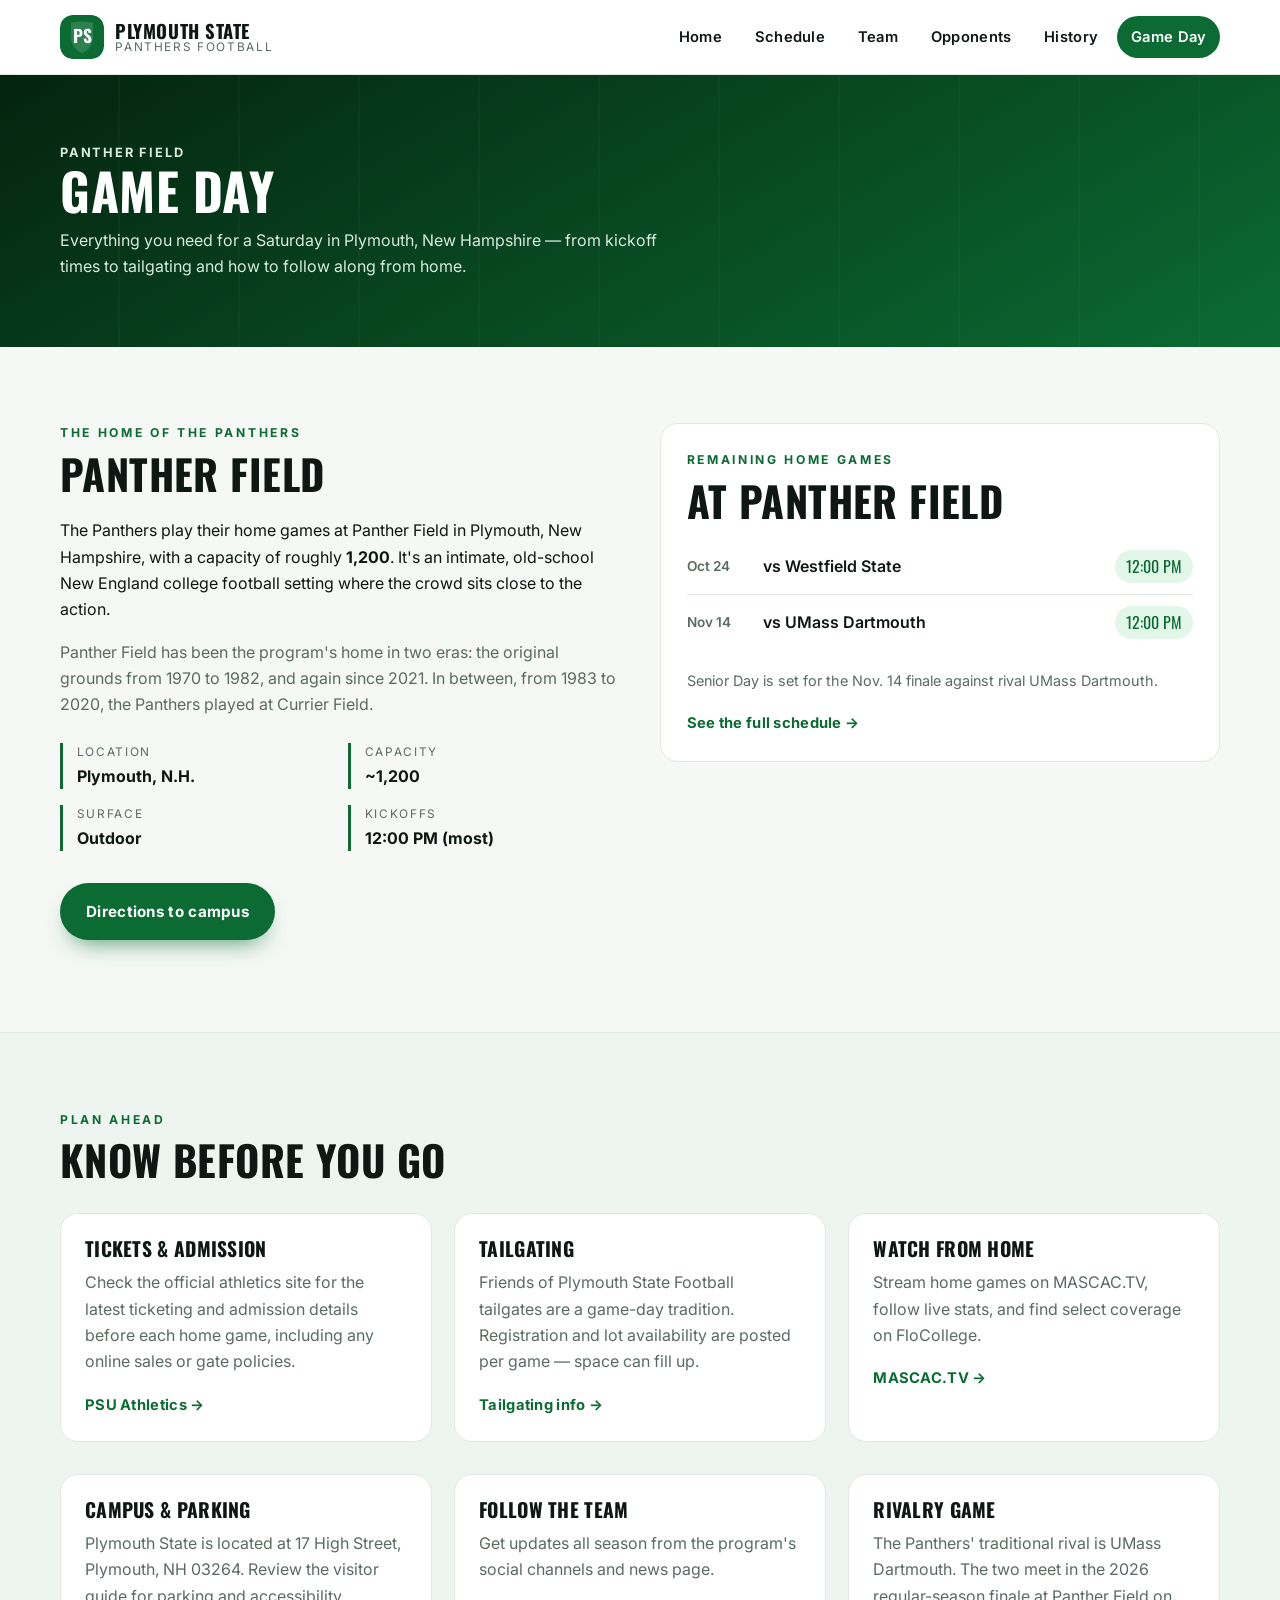
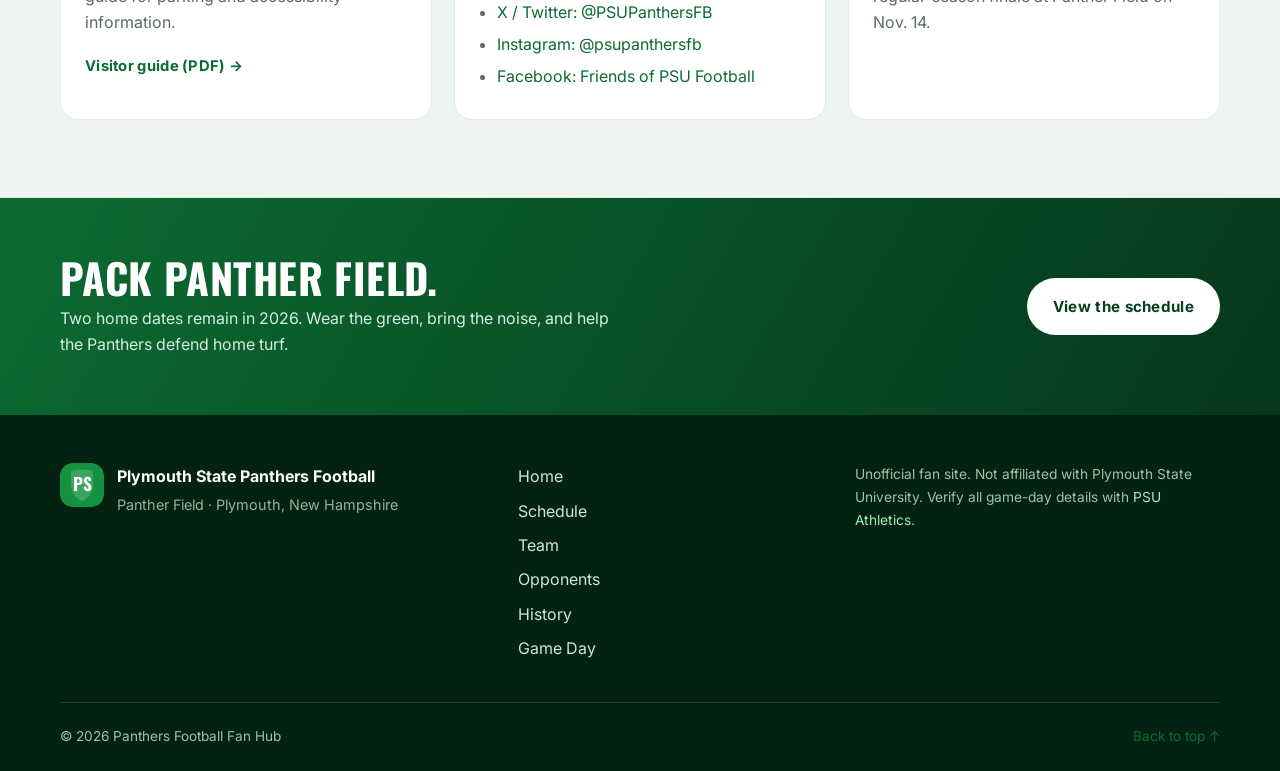
==== gameday.html @ 621fc6f8 "Add Plymouth State Panthers football fan site" ====
<!DOCTYPE html>
<html lang="en">
<head>
  <meta charset="UTF-8" />
  <meta name="viewport" content="width=device-width, initial-scale=1.0" />
  <title>Game Day at Panther Field — Plymouth State Panthers Football</title>
  <meta name="description" content="Plan your Plymouth State Panthers football game day at Panther Field: home schedule, directions, tailgating and how to watch." />
  <meta name="theme-color" content="#0b6b32" />
  <link rel="icon" href="favicon.svg" type="image/svg+xml" />
  <link rel="preconnect" href="https://fonts.googleapis.com" />
  <link rel="preconnect" href="https://fonts.gstatic.com" crossorigin />
  <link href="https://fonts.googleapis.com/css2?family=Inter:wght@400;500;600;700&family=Oswald:wght@500;600;700&display=swap" rel="stylesheet" />
  <link rel="stylesheet" href="styles.css" />
</head>
<body>
  <a class="skip-link" href="#main">Skip to content</a>

  <header class="site-header" id="top">
    <div class="container header-inner">
      <a class="brand" href="index.html" aria-label="Plymouth State Panthers Football home">
        <svg class="mark" viewBox="0 0 48 48" aria-hidden="true">
          <rect width="48" height="48" rx="13" fill="#0b6b32"/>
          <path d="M24 7c7 0 12 1.5 12 1.5v15.1C36 32.4 30.6 39 24 41.6 17.4 39 12 32.4 12 23.6V8.5S17 7 24 7z" fill="#ffffff" opacity=".14"/>
          <text x="24" y="30.5" text-anchor="middle" font-family="Oswald, sans-serif" font-size="19" font-weight="700" fill="#ffffff">PS</text>
        </svg>
        <span class="brand-text"><strong>Plymouth State</strong><small>Panthers Football</small></span>
      </a>
      <button class="nav-toggle" aria-expanded="false" aria-controls="primary-nav">
        <span class="nav-toggle-bars" aria-hidden="true"></span>
        <span class="sr-only">Menu</span>
      </button>
      <nav class="nav" id="primary-nav" aria-label="Primary">
        <a href="index.html">Home</a>
        <a href="schedule.html">Schedule</a>
        <a href="team.html">Team</a>
        <a href="opponents.html">Opponents</a>
        <a href="history.html">History</a>
        <a href="gameday.html" class="is-active">Game Day</a>
      </nav>
    </div>
  </header>

  <main id="main">
    <section class="page-hero">
      <div class="container">
        <p class="breadcrumb">Panther Field</p>
        <h1>Game Day</h1>
        <p>Everything you need for a Saturday in Plymouth, New Hampshire — from kickoff times to tailgating and how to follow along from home.</p>
      </div>
    </section>

    <section class="section">
      <div class="container split">
        <div>
          <p class="kicker">The Home of the Panthers</p>
          <h2>Panther Field</h2>
          <p>
            The Panthers play their home games at Panther Field in Plymouth, New Hampshire,
            with a capacity of roughly <strong>1,200</strong>. It's an intimate, old-school
            New England college football setting where the crowd sits close to the action.
          </p>
          <p class="muted">
            Panther Field has been the program's home in two eras: the original grounds from
            1970 to 1982, and again since 2021. In between, from 1983 to 2020, the Panthers
            played at Currier Field.
          </p>
          <div class="quickfacts">
            <div><span>Location</span><strong>Plymouth, N.H.</strong></div>
            <div><span>Capacity</span><strong>~1,200</strong></div>
            <div><span>Surface</span><strong>Outdoor</strong></div>
            <div><span>Kickoffs</span><strong>12:00 PM (most)</strong></div>
          </div>
          <p class="mt-2">
            <a class="btn btn-primary" href="https://athletics.plymouth.edu/sports/2020/7/14/Directions-to-PSU" target="_blank" rel="noopener">Directions to campus</a>
          </p>
        </div>
        <div class="results">
          <p class="kicker">Remaining Home Games</p>
          <h2>At Panther Field</h2>
          <ul class="result-list">
            <li><span class="res-date">Oct 24</span><span class="res-opp">vs Westfield State</span><span class="res-score win">12:00 PM</span></li>
            <li><span class="res-date">Nov 14</span><span class="res-opp">vs UMass Dartmouth</span><span class="res-score win">12:00 PM</span></li>
          </ul>
          <p class="muted" style="font-size:0.9rem;">Senior Day is set for the Nov. 14 finale against rival UMass Dartmouth.</p>
          <a class="text-link" href="schedule.html">See the full schedule &rarr;</a>
        </div>
      </div>
    </section>

    <section class="section section--tint">
      <div class="container">
        <div class="section-head">
          <div>
            <p class="kicker">Plan Ahead</p>
            <h2>Know before you go</h2>
          </div>
        </div>
        <div class="info-grid">
          <div class="info-card">
            <h3>Tickets &amp; admission</h3>
            <p class="muted">Check the official athletics site for the latest ticketing and admission details before each home game, including any online sales or gate policies.</p>
            <a class="text-link" href="https://athletics.plymouth.edu/sports/football" target="_blank" rel="noopener">PSU Athletics &rarr;</a>
          </div>
          <div class="info-card">
            <h3>Tailgating</h3>
            <p class="muted">Friends of Plymouth State Football tailgates are a game-day tradition. Registration and lot availability are posted per game — space can fill up.</p>
            <a class="text-link" href="https://plymouth-usnh.nbsstore.net/plymouth-state-football-tailgating-2026" target="_blank" rel="noopener">Tailgating info &rarr;</a>
          </div>
          <div class="info-card">
            <h3>Watch from home</h3>
            <p class="muted">Stream home games on MASCAC.TV, follow live stats, and find select coverage on FloCollege.</p>
            <a class="text-link" href="https://mascac.tv/plymouths-mascac/" target="_blank" rel="noopener">MASCAC.TV &rarr;</a>
          </div>
        </div>

        <div class="info-grid mt-2">
          <div class="info-card">
            <h3>Campus &amp; parking</h3>
            <p class="muted">Plymouth State is located at 17 High Street, Plymouth, NH 03264. Review the visitor guide for parking and accessibility information.</p>
            <a class="text-link" href="https://athletics.plymouth.edu/documents/2026/8/13/Visitor_Guide_2026-27.pdf" target="_blank" rel="noopener">Visitor guide (PDF) &rarr;</a>
          </div>
          <div class="info-card">
            <h3>Follow the team</h3>
            <p class="muted">Get updates all season from the program's social channels and news page.</p>
            <ul>
              <li><a href="https://x.com/PSUPanthersFB" target="_blank" rel="noopener">X / Twitter: @PSUPanthersFB</a></li>
              <li><a href="https://instagram.com/psupanthersfb" target="_blank" rel="noopener">Instagram: @psupanthersfb</a></li>
              <li><a href="https://www.facebook.com/friendsofplymouthstatefootball" target="_blank" rel="noopener">Facebook: Friends of PSU Football</a></li>
            </ul>
          </div>
          <div class="info-card">
            <h3>Rivalry game</h3>
            <p class="muted">The Panthers' traditional rival is UMass Dartmouth. The two meet in the 2026 regular-season finale at Panther Field on Nov. 14.</p>
          </div>
        </div>
      </div>
    </section>

    <section class="cta">
      <div class="container cta-inner">
        <div>
          <h2>Pack Panther Field.</h2>
          <p>Two home dates remain in 2026. Wear the green, bring the noise, and help the Panthers defend home turf.</p>
        </div>
        <a class="btn btn-light" href="schedule.html">View the schedule</a>
      </div>
    </section>
  </main>

  <footer class="site-footer">
    <div class="container footer-grid">
      <div class="footer-brand">
        <svg class="mark" viewBox="0 0 48 48" aria-hidden="true">
          <rect width="48" height="48" rx="13" fill="#15923f"/>
          <path d="M24 7c7 0 12 1.5 12 1.5v15.1C36 32.4 30.6 39 24 41.6 17.4 39 12 32.4 12 23.6V8.5S17 7 24 7z" fill="#ffffff" opacity=".16"/>
          <text x="24" y="30.5" text-anchor="middle" font-family="Oswald, sans-serif" font-size="19" font-weight="700" fill="#ffffff">PS</text>
        </svg>
        <div>
          <strong>Plymouth State Panthers Football</strong>
          <p class="muted">Panther Field &middot; Plymouth, New Hampshire</p>
        </div>
      </div>
      <nav class="footer-nav" aria-label="Footer">
        <a href="index.html">Home</a>
        <a href="schedule.html">Schedule</a>
        <a href="team.html">Team</a>
        <a href="opponents.html">Opponents</a>
        <a href="history.html">History</a>
        <a href="gameday.html">Game Day</a>
      </nav>
      <p class="footer-note">
        Unofficial fan site. Not affiliated with Plymouth State University.
        Verify all game-day details with
        <a href="https://athletics.plymouth.edu/sports/football" target="_blank" rel="noopener">PSU Athletics</a>.
      </p>
    </div>
    <div class="container footer-bottom">
      <span>&copy; <span data-year>2026</span> Panthers Football Fan Hub</span>
      <a href="#top">Back to top ↑</a>
    </div>
  </footer>

  <script src="script.js"></script>
</body>
</html>
---- styles.css ----
/* ============================================================
   Plymouth State Panthers Football — Fan Hub
   ============================================================ */

:root {
  --green: #0b6b32;
  --green-bright: #15923f;
  --green-dark: #07401f;
  --green-deep: #032212;
  --ink: #0e1713;
  --muted: #5a6b62;
  --line: #e2e9e3;
  --bg: #f5f8f5;
  --white: #ffffff;
  --gold: #c9a227;
  --shadow: 0 18px 40px -20px rgba(4, 32, 18, 0.45);
  --radius: 18px;
  --maxw: 1160px;
  --header-h: 74px;
}

* { box-sizing: border-box; }

html { scroll-behavior: smooth; }

body {
  margin: 0;
  font-family: "Inter", system-ui, -apple-system, "Segoe UI", Roboto, Helvetica, Arial, sans-serif;
  color: var(--ink);
  background: var(--bg);
  line-height: 1.65;
  -webkit-font-smoothing: antialiased;
  text-rendering: optimizeLegibility;
}

h1, h2, h3, h4 {
  font-family: "Oswald", "Inter", sans-serif;
  font-weight: 700;
  line-height: 1.08;
  letter-spacing: 0.01em;
  margin: 0 0 0.5em;
  text-transform: uppercase;
}

h2 { font-size: clamp(1.7rem, 3.6vw, 2.6rem); }
h3 { font-size: 1.22rem; letter-spacing: 0.015em; }
p { margin: 0 0 1rem; }
a { color: var(--green); text-decoration: none; }
a:hover { text-decoration: underline; }
img { max-width: 100%; display: block; }

.container { width: min(var(--maxw), 92%); margin-inline: auto; }
.muted { color: var(--muted); }

.sr-only {
  position: absolute; width: 1px; height: 1px; padding: 0; margin: -1px;
  overflow: hidden; clip: rect(0 0 0 0); white-space: nowrap; border: 0;
}

.skip-link {
  position: absolute; left: 12px; top: -60px; z-index: 200;
  background: var(--green-dark); color: #fff; padding: 10px 16px;
  border-radius: 8px; transition: top 0.2s ease;
}
.skip-link:focus { top: 12px; }

/* ---------- Header ---------- */
.site-header {
  position: sticky; top: 0; z-index: 100;
  background: rgba(255, 255, 255, 0.92);
  backdrop-filter: saturate(160%) blur(10px);
  border-bottom: 1px solid var(--line);
}
.header-inner {
  display: flex; align-items: center; justify-content: space-between;
  gap: 1rem; min-height: var(--header-h);
}
.brand { display: flex; align-items: center; gap: 0.7rem; color: var(--ink); }
.brand:hover { text-decoration: none; }
.mark { width: 44px; height: 44px; flex: none; border-radius: 13px; }
.brand-text { display: flex; flex-direction: column; line-height: 1.05; }
.brand-text strong { font-family: "Oswald", sans-serif; font-size: 1.16rem; text-transform: uppercase; letter-spacing: 0.03em; }
.brand-text small { color: var(--muted); font-size: 0.74rem; letter-spacing: 0.14em; text-transform: uppercase; }

.nav { display: flex; align-items: center; gap: 0.35rem; }
.nav a {
  color: var(--ink); font-weight: 600; font-size: 0.92rem;
  padding: 0.55rem 0.85rem; border-radius: 999px; letter-spacing: 0.02em;
}
.nav a:hover { background: rgba(11, 107, 50, 0.08); text-decoration: none; }
.nav a.is-active { background: var(--green); color: #fff; }

.nav-toggle {
  display: none; border: 1px solid var(--line); background: #fff;
  width: 46px; height: 42px; border-radius: 10px; cursor: pointer;
  align-items: center; justify-content: center;
}
.nav-toggle-bars, .nav-toggle-bars::before, .nav-toggle-bars::after {
  content: ""; display: block; width: 20px; height: 2px; background: var(--ink);
  border-radius: 2px; position: relative; transition: 0.2s;
}
.nav-toggle-bars::before { position: absolute; top: -6px; }
.nav-toggle-bars::after { position: absolute; top: 6px; }

/* ---------- Buttons ---------- */
.btn {
  display: inline-flex; align-items: center; justify-content: center; gap: 0.5rem;
  font-weight: 700; font-size: 0.95rem; letter-spacing: 0.02em;
  padding: 0.85rem 1.5rem; border-radius: 999px; cursor: pointer;
  border: 2px solid transparent; transition: transform 0.15s ease, box-shadow 0.15s ease, background 0.15s ease;
}
.btn:hover { text-decoration: none; transform: translateY(-2px); }
.btn-primary { background: var(--green); color: #fff; box-shadow: 0 12px 24px -12px rgba(11, 107, 50, 0.8); }
.btn-primary:hover { background: var(--green-bright); }
.btn-ghost { border-color: rgba(255, 255, 255, 0.55); color: #fff; }
.btn-ghost:hover { background: rgba(255, 255, 255, 0.12); }
.btn-light { background: #fff; color: var(--green-dark); }
.btn-light:hover { background: #eafff1; }

.text-link { font-weight: 700; font-size: 0.92rem; letter-spacing: 0.02em; }

/* ---------- Eyebrow / kicker ---------- */
.eyebrow {
  display: inline-block; font-size: 0.76rem; letter-spacing: 0.22em;
  text-transform: uppercase; font-weight: 700; color: #d9ffe7;
  border: 1px solid rgba(255, 255, 255, 0.35); padding: 0.4rem 0.85rem;
  border-radius: 999px; margin-bottom: 1.2rem;
}
.kicker {
  font-size: 0.76rem; letter-spacing: 0.22em; text-transform: uppercase;
  font-weight: 700; color: var(--green); margin: 0 0 0.5rem;
}

/* ---------- Hero ---------- */
.hero {
  position: relative; overflow: hidden; color: #fff;
  background:
    radial-gradient(1100px 520px at 78% -10%, rgba(21, 146, 63, 0.55), transparent 60%),
    linear-gradient(160deg, #04240f 0%, #06371b 45%, #0b6b32 130%);
}
.hero-field {
  position: absolute; inset: 0; opacity: 0.5; pointer-events: none;
  background-image:
    repeating-linear-gradient(90deg, transparent 0 118px, rgba(255, 255, 255, 0.07) 118px 120px),
    radial-gradient(circle at 12% 90%, rgba(201, 162, 39, 0.18), transparent 45%);
}
.hero-inner {
  position: relative; display: grid; grid-template-columns: 1.35fr 0.9fr;
  gap: 3rem; align-items: center; padding: clamp(3rem, 7vw, 6rem) 0;
}
.hero h1 { font-size: clamp(2.4rem, 6.4vw, 4.6rem); margin-bottom: 1rem; }
.hero h1 span { color: #7fe0a4; }
.hero .lede { font-size: 1.08rem; max-width: 46ch; color: #dcefe2; }
.hero-actions { display: flex; flex-wrap: wrap; gap: 0.8rem; margin-top: 1.6rem; }

/* Scoreboard card */
.scoreboard {
  background: rgba(3, 26, 14, 0.62); border: 1px solid rgba(255, 255, 255, 0.16);
  border-radius: var(--radius); padding: 1.6rem; backdrop-filter: blur(6px);
  box-shadow: var(--shadow);
}
.scoreboard-top { border-bottom: 1px dashed rgba(255, 255, 255, 0.22); padding-bottom: 1rem; margin-bottom: 1rem; }
.tag {
  display: inline-block; font-size: 0.72rem; letter-spacing: 0.2em; text-transform: uppercase;
  color: #9bf3bd; font-weight: 700;
}
.record { display: block; font-family: "Oswald", sans-serif; font-size: 3.4rem; line-height: 1; margin-top: 0.3rem; }
.record span { color: #7fe0a4; }
.record-sub { margin: 0.3rem 0 0; color: #bcdcc8; font-size: 0.9rem; }
.scoreboard-stats { list-style: none; margin: 0 0 1.2rem; padding: 0; }
.scoreboard-stats li {
  display: flex; justify-content: space-between; gap: 1rem;
  padding: 0.5rem 0; border-bottom: 1px solid rgba(255, 255, 255, 0.1);
  font-size: 0.92rem;
}
.scoreboard-stats span { color: #9dc3ac; }
.scoreboard-stats strong { text-align: right; }
.countdown { display: flex; align-items: baseline; justify-content: space-between; gap: 1rem; }
.countdown-label { font-size: 0.74rem; letter-spacing: 0.18em; text-transform: uppercase; color: #9bf3bd; font-weight: 700; }
.countdown-clock { font-family: "Oswald", sans-serif; font-size: 1.4rem; letter-spacing: 0.04em; }

/* ---------- Stat strip ---------- */
.stat-strip { background: #fff; border-bottom: 1px solid var(--line); }
.stat-grid { display: grid; grid-template-columns: repeat(4, 1fr); gap: 1rem; padding: 1.7rem 0; }
.stat { display: flex; flex-direction: column; }
.stat-num { font-family: "Oswald", sans-serif; font-size: clamp(1.7rem, 3.4vw, 2.4rem); color: var(--green); line-height: 1; }
.stat-label { font-size: 0.82rem; letter-spacing: 0.06em; text-transform: uppercase; color: var(--muted); margin-top: 0.35rem; }

/* ---------- Sections ---------- */
.section { padding: clamp(3rem, 6vw, 5rem) 0; }
.section--tint { background: #eef4ef; border-block: 1px solid var(--line); }
.section-head {
  display: flex; align-items: flex-end; justify-content: space-between;
  gap: 1.5rem; margin-bottom: 2rem; flex-wrap: wrap;
}
.section-head h2 { margin-bottom: 0; }
.section-head .kicker { margin-bottom: 0.4rem; }

/* ---------- News cards ---------- */
.card-grid { display: grid; grid-template-columns: repeat(3, 1fr); gap: 1.4rem; }
.news-card {
  background: #fff; border: 1px solid var(--line); border-radius: var(--radius);
  overflow: hidden; display: flex; flex-direction: column;
  transition: transform 0.2s ease, box-shadow 0.2s ease;
}
.news-card:hover { transform: translateY(-4px); box-shadow: var(--shadow); }
.news-card--feature { grid-row: span 1; }
.news-thumb { height: 150px; position: relative; }
.news-thumb::after {
  content: ""; position: absolute; inset: 0;
  background-image: repeating-linear-gradient(115deg, rgba(255,255,255,0.09) 0 22px, transparent 22px 44px);
}
.news-thumb[data-thumb="homecoming"] { background: linear-gradient(135deg, #0b6b32, #032212); }
.news-thumb[data-thumb="honor"] { background: linear-gradient(135deg, #15923f, #07401f); }
.news-thumb[data-thumb="opener"] { background: linear-gradient(135deg, #0e7d43, #0a3d20); }
.news-body { padding: 1.3rem 1.4rem 1.5rem; display: flex; flex-direction: column; flex: 1; }
.news-date { font-size: 0.74rem; letter-spacing: 0.16em; text-transform: uppercase; font-weight: 700; color: var(--green-bright); }
.news-body h3 { margin: 0.5rem 0 0.6rem; }
.news-body p { color: var(--muted); font-size: 0.95rem; flex: 1; }

/* ---------- Split (next game / results) ---------- */
.split { display: grid; grid-template-columns: 1fr 1fr; gap: 2.5rem; align-items: start; }
.next-game h2 { margin-bottom: 0.4rem; }
.next-meta { font-size: 1.02rem; }
.results { background: #fff; border: 1px solid var(--line); border-radius: var(--radius); padding: 1.6rem; }
.results h2 { margin-bottom: 1rem; }
.result-list { list-style: none; margin: 0 0 1.2rem; padding: 0; }
.result-list li {
  display: grid; grid-template-columns: 64px 1fr auto; align-items: center; gap: 0.8rem;
  padding: 0.7rem 0; border-bottom: 1px solid var(--line);
}
.result-list li:last-child { border-bottom: none; }
.res-date { color: var(--muted); font-size: 0.85rem; font-weight: 600; }
.res-opp { font-weight: 600; }
.res-score { font-family: "Oswald", sans-serif; font-size: 1rem; padding: 0.2rem 0.7rem; border-radius: 999px; }
.res-score.win { background: #e2f6e9; color: #0b6b32; }
.res-score.loss { background: #fbe7e7; color: #a52323; }

/* ---------- About ---------- */
.about { display: grid; grid-template-columns: 1.4fr 1fr; gap: 3rem; align-items: center; }
.about-copy p { max-width: 60ch; }
.quickfacts { display: grid; grid-template-columns: 1fr 1fr; gap: 1rem; margin-top: 1.6rem; }
.quickfacts div { border-left: 3px solid var(--green); padding-left: 0.85rem; }
.quickfacts span { display: block; font-size: 0.74rem; letter-spacing: 0.14em; text-transform: uppercase; color: var(--muted); }

.about-art { display: flex; justify-content: center; }
.jersey {
  width: min(320px, 100%); aspect-ratio: 5 / 6; border-radius: 22px;
  background: linear-gradient(160deg, #0e7d43, #032212);
  display: flex; flex-direction: column; align-items: center; justify-content: center;
  color: #fff; box-shadow: var(--shadow); position: relative; overflow: hidden;
  border: 1px solid rgba(255, 255, 255, 0.12);
}
.jersey::before {
  content: ""; position: absolute; inset: 0;
  background-image: repeating-linear-gradient(90deg, transparent 0 40px, rgba(255,255,255,0.06) 40px 42px);
}
.jersey-num { font-family: "Oswald", sans-serif; font-size: 6rem; line-height: 1; position: relative; }
.jersey-name { letter-spacing: 0.42em; font-weight: 700; font-size: 0.85rem; position: relative; }

/* ---------- CTA ---------- */
.cta { background: linear-gradient(120deg, #0b6b32, #06371b); color: #fff; }
.cta-inner {
  display: flex; align-items: center; justify-content: space-between;
  gap: 2rem; padding: clamp(2.4rem, 5vw, 3.6rem) 0; flex-wrap: wrap;
}
.cta h2 { margin-bottom: 0.3rem; }
.cta p { margin: 0; color: #d5efdf; max-width: 55ch; }

/* ---------- Footer ---------- */
.site-footer { background: var(--green-deep); color: #cfe6d8; padding: 3rem 0 1.5rem; }
.footer-grid { display: grid; grid-template-columns: 1.4fr 1fr 1.2fr; gap: 2rem; }
.footer-brand { display: flex; gap: 0.8rem; align-items: flex-start; }
.footer-brand strong { color: #fff; }
.footer-brand .muted { color: #8fb6a0; font-size: 0.9rem; margin: 0.2rem 0 0; }
.footer-nav { display: flex; flex-direction: column; gap: 0.5rem; }
.footer-nav a { color: #cfe6d8; }
.footer-nav a:hover { color: #fff; }
.footer-note { font-size: 0.86rem; color: #9dc3ac; }
.footer-note a { color: #9bf3bd; }
.footer-bottom {
  display: flex; justify-content: space-between; gap: 1rem; flex-wrap: wrap;
  margin-top: 2.5rem; padding-top: 1.4rem; border-top: 1px solid rgba(255, 255, 255, 0.12);
  font-size: 0.85rem; color: #9dc3ac;
}

/* ---------- Page hero (inner pages) ---------- */
.page-hero {
  background: linear-gradient(150deg, #04240f, #0b6b32);
  color: #fff; padding: clamp(2.6rem, 6vw, 4.2rem) 0;
  position: relative; overflow: hidden;
}
.page-hero::after {
  content: ""; position: absolute; inset: 0; opacity: 0.35; pointer-events: none;
  background-image: repeating-linear-gradient(90deg, transparent 0 118px, rgba(255,255,255,0.07) 118px 120px);
}
.page-hero .container { position: relative; }
.page-hero h1 { font-size: clamp(2rem, 5vw, 3.2rem); margin-bottom: 0.5rem; }
.page-hero p { color: #d7ecdf; max-width: 62ch; margin: 0; }
.breadcrumb { font-size: 0.8rem; letter-spacing: 0.14em; text-transform: uppercase; color: #9bf3bd; font-weight: 700; margin-bottom: 0.8rem; }

/* ---------- Tables ---------- */
.table-wrap { overflow-x: auto; border: 1px solid var(--line); border-radius: var(--radius); background: #fff; }
table { width: 100%; border-collapse: collapse; min-width: 640px; }
thead th {
  text-align: left; font-family: "Oswald", sans-serif; text-transform: uppercase;
  font-size: 0.78rem; letter-spacing: 0.1em; color: var(--muted);
  padding: 0.9rem 1.1rem; background: #f0f5f1; border-bottom: 1px solid var(--line);
}
tbody td { padding: 0.9rem 1.1rem; border-bottom: 1px solid var(--line); font-size: 0.94rem; vertical-align: top; }
tbody tr:last-child td { border-bottom: none; }
tbody tr:hover { background: #f8fbf8; }
td .badge { display: inline-block; font-size: 0.72rem; font-weight: 700; letter-spacing: 0.06em; text-transform: uppercase; padding: 0.15rem 0.55rem; border-radius: 999px; }
.badge-win { background: #e2f6e9; color: #0b6b32; }
.badge-loss { background: #fbe7e7; color: #a52323; }
.badge-conf { background: #eef1fb; color: #33427a; }
.badge-home { background: #eef4ef; color: #3c6b4d; }
.badge-away { background: #f5f0e6; color: #7a5b1e; }

/* ---------- Info grid / cards ---------- */
.info-grid { display: grid; grid-template-columns: repeat(3, 1fr); gap: 1.4rem; }
.info-card { background: #fff; border: 1px solid var(--line); border-radius: var(--radius); padding: 1.5rem; }
.info-card h3 { margin-top: 0; }
.info-card ul { margin: 0; padding-left: 1.1rem; color: var(--muted); }
.info-card li { margin-bottom: 0.35rem; }

/* ---------- Coaches / people ---------- */
.people-grid { display: grid; grid-template-columns: repeat(2, 1fr); gap: 1.4rem; }
.person {
  display: flex; gap: 1.1rem; background: #fff; border: 1px solid var(--line);
  border-radius: var(--radius); padding: 1.4rem; align-items: flex-start;
}
.avatar {
  flex: none; width: 62px; height: 62px; border-radius: 50%;
  background: linear-gradient(150deg, #15923f, #032212); color: #fff;
  display: grid; place-items: center; font-family: "Oswald", sans-serif; font-size: 1.3rem;
}
.person h3 { margin: 0 0 0.15rem; font-size: 1.1rem; }
.person .role { color: var(--green); font-weight: 700; font-size: 0.82rem; letter-spacing: 0.06em; text-transform: uppercase; }
.person p { margin: 0.5rem 0 0; color: var(--muted); font-size: 0.92rem; }

/* ---------- Player chips ---------- */
.player-grid { display: grid; grid-template-columns: repeat(3, 1fr); gap: 1rem; }
.player {
  background: #fff; border: 1px solid var(--line); border-radius: 14px; padding: 1rem 1.1rem;
  display: flex; gap: 0.9rem; align-items: center;
}
.player .pnum {
  font-family: "Oswald", sans-serif; font-size: 1.5rem; color: var(--green);
  min-width: 2.2ch; text-align: center;
}
.player .pinfo strong { display: block; }
.player .pinfo span { color: var(--muted); font-size: 0.82rem; }

/* ---------- Scouting report cards ---------- */
.scout-grid { display: grid; grid-template-columns: repeat(3, 1fr); gap: 1.4rem; }
.scout-card {
  position: relative; background: #fff; border: 1px solid var(--line);
  border-radius: var(--radius); padding: 1.4rem 1.5rem 1.4rem 1.7rem;
  display: flex; flex-direction: column;
  transition: transform 0.2s ease, box-shadow 0.2s ease;
}
.scout-card::before {
  content: ""; position: absolute; left: 0; top: 1.3rem; bottom: 1.3rem; width: 4px;
  border-radius: 0 4px 4px 0; background: var(--green);
}
.scout-card:hover { transform: translateY(-4px); box-shadow: var(--shadow); }
.scout-card--lead { background: linear-gradient(160deg, #eefaef, #ffffff 65%); border-color: #b9e2c6; }
.scout-head { display: flex; align-items: center; justify-content: space-between; gap: 0.6rem; margin-bottom: 0.9rem; }
.scout-team { font-family: "Oswald", sans-serif; text-transform: uppercase; letter-spacing: 0.04em; font-size: 1.02rem; color: var(--green-dark); }
.scout-card h3 { margin: 0 0 0.15rem; font-size: 1.2rem; }
.scout-role { font-size: 0.78rem; letter-spacing: 0.05em; text-transform: uppercase; color: var(--green); font-weight: 700; margin: 0 0 0.7rem; }
.scout-card p { color: var(--muted); font-size: 0.94rem; flex: 1; margin: 0; }
.scout-tag {
  align-self: flex-start; margin-top: 1rem; font-size: 0.71rem; font-weight: 700;
  letter-spacing: 0.05em; text-transform: uppercase; color: #33427a;
  background: #eef1fb; border-radius: 999px; padding: 0.28rem 0.75rem;
}

/* ---------- Timeline ---------- */
.timeline { position: relative; margin: 2rem 0 0; padding-left: 1.6rem; }
.timeline::before { content: ""; position: absolute; left: 6px; top: 6px; bottom: 6px; width: 2px; background: var(--line); }
.tl-item { position: relative; padding: 0 0 1.7rem 0; }
.tl-item::before {
  content: ""; position: absolute; left: -1.6rem; top: 6px; width: 14px; height: 14px;
  border-radius: 50%; background: #fff; border: 3px solid var(--green);
}
.tl-year { font-family: "Oswald", sans-serif; color: var(--green); font-size: 1.1rem; }
.tl-item h3 { margin: 0.1rem 0 0.3rem; font-size: 1.05rem; }
.tl-item p { margin: 0; color: var(--muted); font-size: 0.94rem; max-width: 68ch; }

/* ---------- Misc utility ---------- */
.stack > * + * { margin-top: 1.2rem; }
.gold { color: var(--gold); }
.center { text-align: center; }
.mt-2 { margin-top: 2rem; }
.pill {
  display: inline-block; font-size: 0.74rem; letter-spacing: 0.12em; text-transform: uppercase;
  font-weight: 700; color: var(--green); background: #e2f6e9; border-radius: 999px; padding: 0.25rem 0.7rem;
}

/* ---------- Responsive ---------- */
@media (max-width: 960px) {
  .hero-inner { grid-template-columns: 1fr; gap: 2rem; }
  .card-grid { grid-template-columns: 1fr 1fr; }
  .card-grid .news-card--feature { grid-column: 1 / -1; }
  .split { grid-template-columns: 1fr; }
  .about { grid-template-columns: 1fr; }
  .about-art { order: -1; }
  .footer-grid { grid-template-columns: 1fr 1fr; }
  .footer-note { grid-column: 1 / -1; }
  .info-grid, .player-grid { grid-template-columns: 1fr 1fr; }
  .scout-grid { grid-template-columns: 1fr 1fr; }
}

@media (max-width: 720px) {
  .nav-toggle { display: inline-flex; }
  .nav {
    position: absolute; top: var(--header-h); left: 0; right: 0;
    flex-direction: column; align-items: stretch; gap: 0.2rem;
    background: #fff; border-bottom: 1px solid var(--line);
    padding: 0.7rem 4%; box-shadow: var(--shadow);
    display: none;
  }
  .nav.is-open { display: flex; }
  .nav a { padding: 0.8rem 1rem; border-radius: 10px; }
  .stat-grid { grid-template-columns: 1fr 1fr; gap: 1.2rem; }
  .card-grid, .info-grid, .player-grid, .people-grid, .scout-grid { grid-template-columns: 1fr; }
  .quickfacts { grid-template-columns: 1fr 1fr; }
  .footer-grid { grid-template-columns: 1fr; }
  .cta-inner { flex-direction: column; align-items: flex-start; }
}

@media (prefers-reduced-motion: reduce) {
  html { scroll-behavior: auto; }
  .btn, .news-card { transition: none; }
}
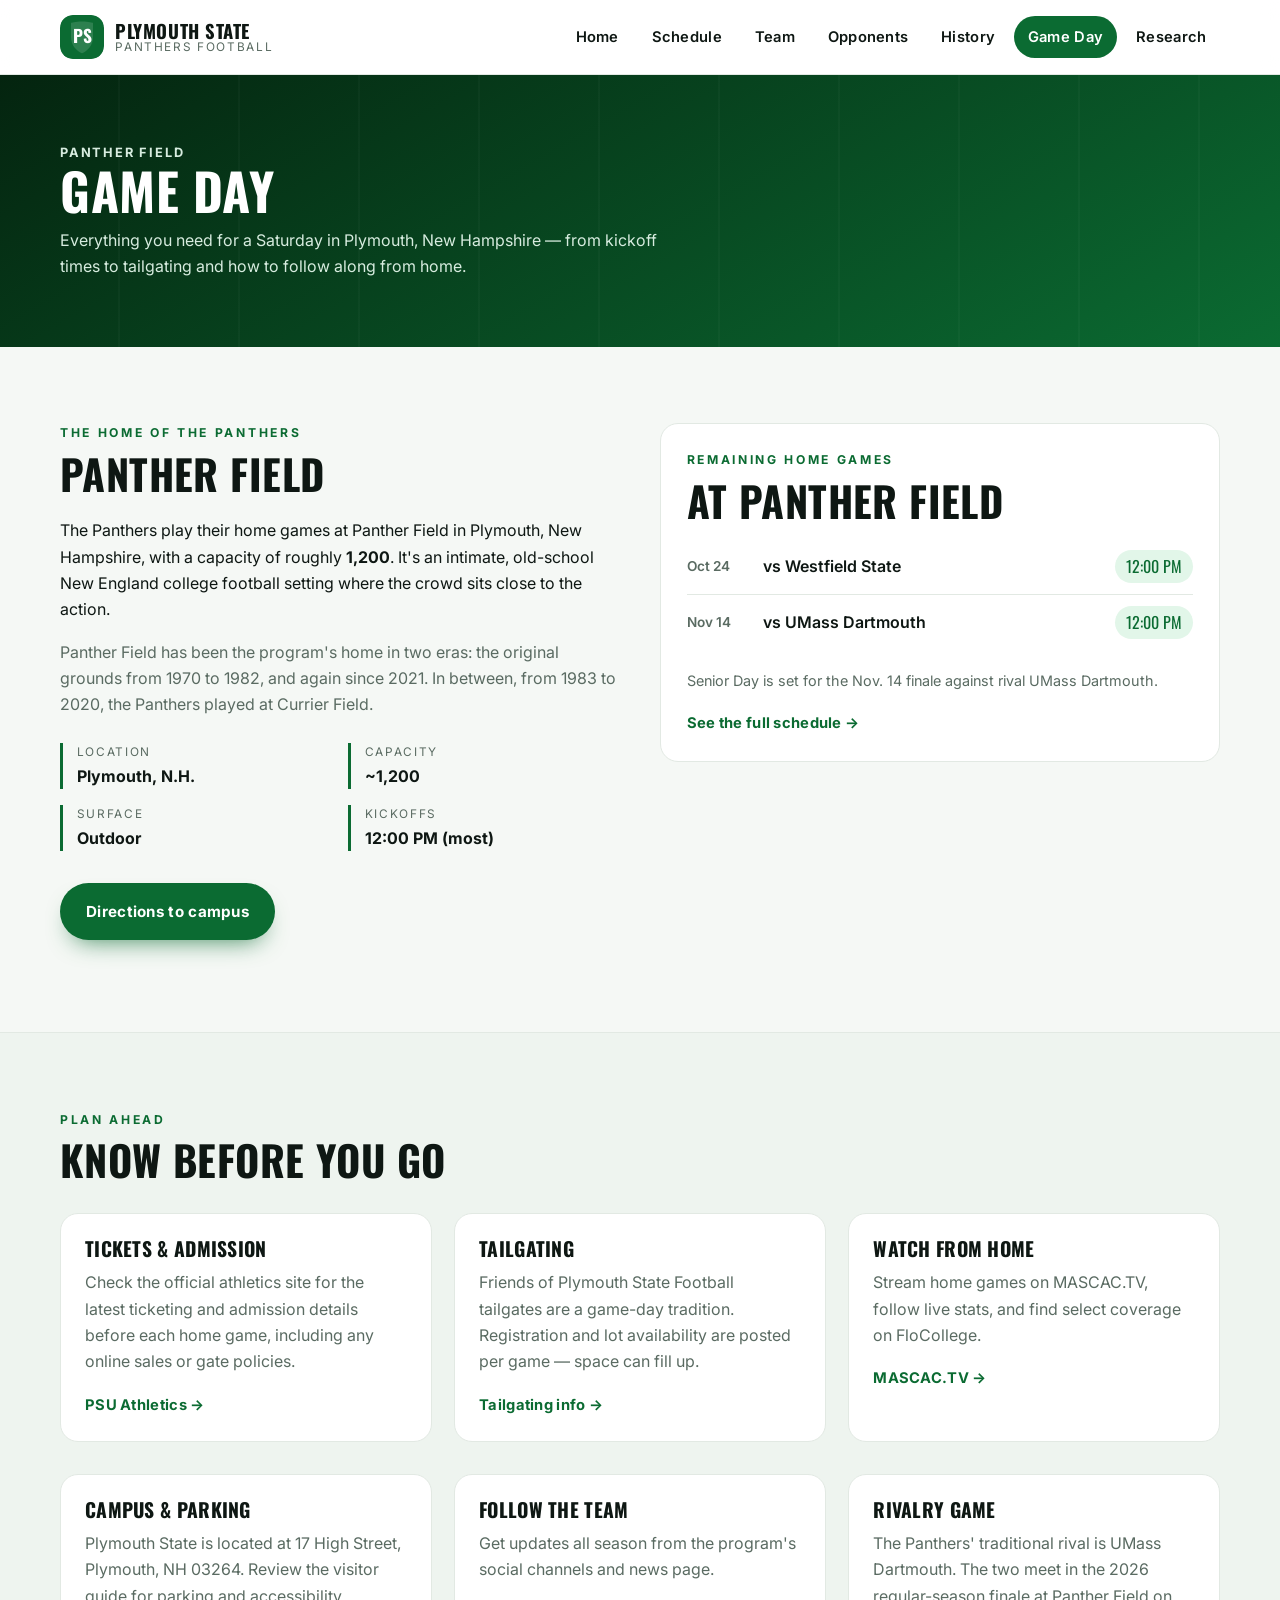
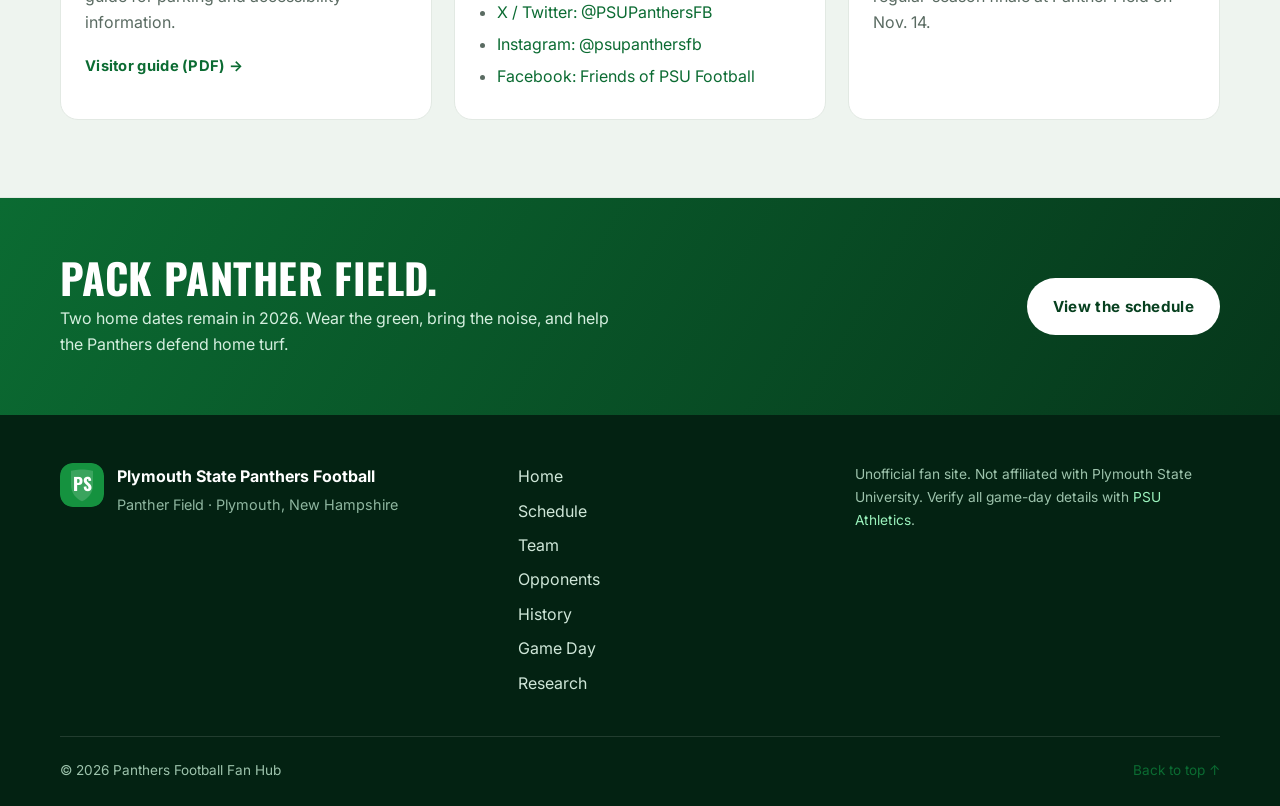
==== commit 315399f5: "Add 2026 opponent scouting report and academic research paper" ====
--- a/gameday.html
+++ b/gameday.html
@@ -36,6 +36,7 @@
         <a href="opponents.html">Opponents</a>
         <a href="history.html">History</a>
         <a href="gameday.html" class="is-active">Game Day</a>
+        <a href="paper.html">Research</a>
       </nav>
     </div>
   </header>
@@ -167,6 +168,7 @@
         <a href="opponents.html">Opponents</a>
         <a href="history.html">History</a>
         <a href="gameday.html">Game Day</a>
+        <a href="paper.html">Research</a>
       </nav>
       <p class="footer-note">
         Unofficial fan site. Not affiliated with Plymouth State University.
--- a/styles.css
+++ b/styles.css
@@ -397,6 +397,29 @@
 .pill {
   display: inline-block; font-size: 0.74rem; letter-spacing: 0.12em; text-transform: uppercase;
   font-weight: 700; color: var(--green); background: #e2f6e9; border-radius: 999px; padding: 0.25rem 0.7rem;
+}
+
+/* ---------- Research paper ---------- */
+.paper { max-width: 840px; }
+.paper h2 {
+  font-size: 1.5rem; margin-top: 2.4rem; padding-bottom: 0.4rem;
+  border-bottom: 2px solid var(--line);
+}
+.paper h2:first-of-type { margin-top: 0; }
+.paper h3 { font-size: 1.05rem; margin-top: 1.5rem; color: var(--green-dark); letter-spacing: 0.02em; }
+.paper p, .paper li { font-size: 1rem; line-height: 1.75; color: #22302a; }
+.paper-meta {
+  font-size: 0.85rem; color: var(--muted); background: #fff;
+  border: 1px solid var(--line); border-left: 4px solid var(--green);
+  border-radius: 12px; padding: 0.9rem 1.1rem; margin-bottom: 2rem;
+}
+.paper-keywords { font-size: 0.9rem; color: var(--muted); }
+.paper .table-wrap { margin: 1.2rem 0 0.6rem; }
+.paper-caption { font-size: 0.85rem; color: var(--muted); margin: 0 0 1.4rem; }
+.paper-refs li { font-size: 0.92rem; }
+.paper-note {
+  font-size: 0.85rem; color: var(--muted); border-top: 1px solid var(--line);
+  padding-top: 1.1rem; margin-top: 2.2rem;
 }
 
 /* ---------- Responsive ---------- */
